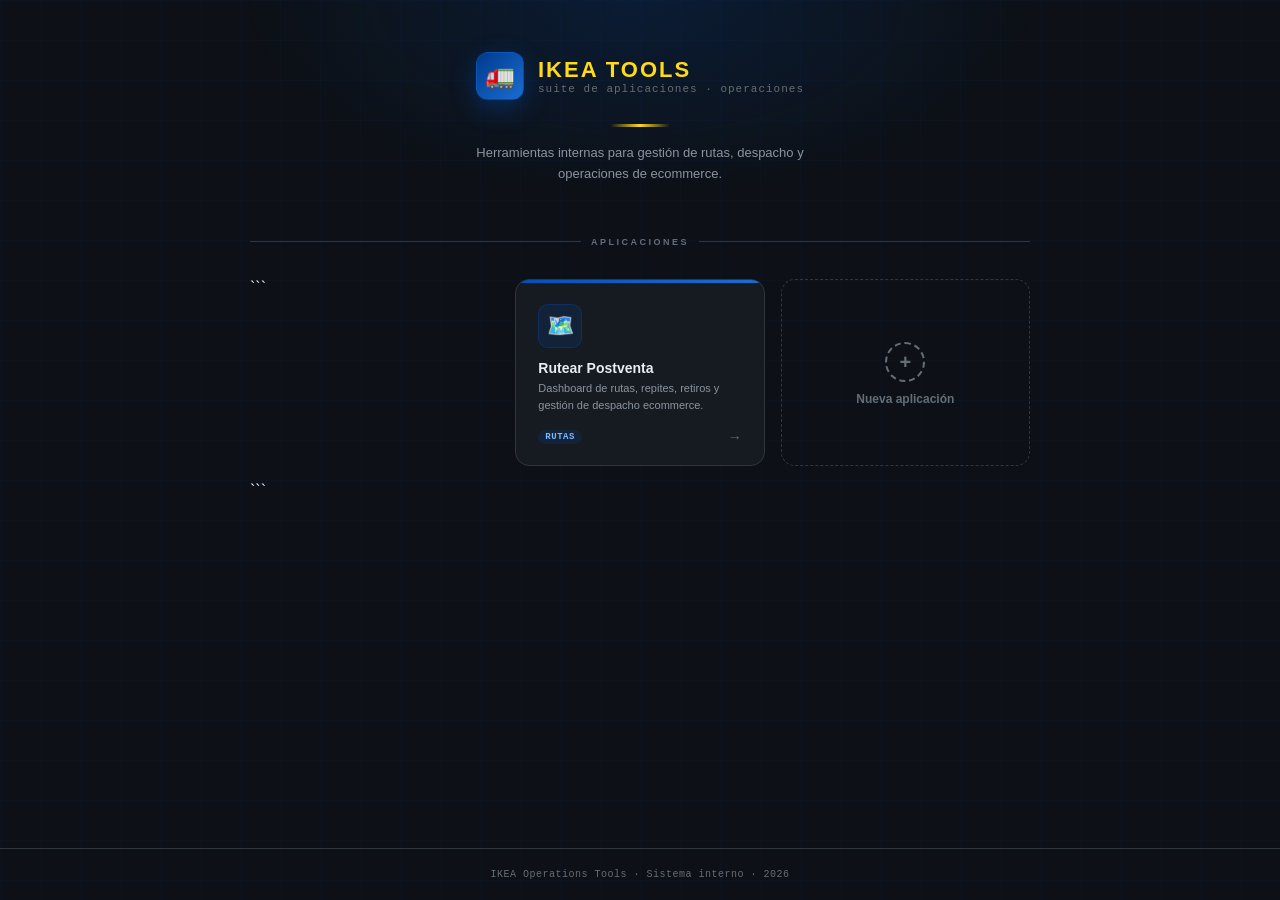
==== index.html @ b6de1095 "Add files via upload" ====
<!DOCTYPE html>

<html lang="es">
<head>
<meta charset="UTF-8">
<meta name="viewport" content="width=device-width, initial-scale=1.0">
<title>IKEA Tools</title>

<style>
:root {
  --blue: #0051BA;
  --blue-dark: #003A8C;
  --blue-mid: #1a6dd4;
  --yellow: #FFDA1A;
  --yellow-dark: #e6c400;
  --bg: #0d1117;
  --surface: #161b22;
  --surface2: #1c2128;
  --border: #30363d;
  --text: #e6edf3;
  --text-muted: #8b949e;
  --text-dim: #656d76;
  --green: #3fb950;
}

* { box-sizing: border-box; margin: 0; padding: 0; }

body {
  font-family: -apple-system,BlinkMacSystemFont,'Segoe UI',Helvetica,Arial,sans-serif;
  background: #0d1117;
  color: #e6edf3;
  min-height: 100vh;
  display: flex;
  flex-direction: column;
  overflow-x: hidden;
}

/* Grid background */
body::before {
  content: '';
  position: fixed;
  inset: 0;
  background-image:
    linear-gradient(rgba(0,81,186,.04) 1px, transparent 1px),
    linear-gradient(90deg, rgba(0,81,186,.04) 1px, transparent 1px);
  background-size: 40px 40px;
  pointer-events: none;
  z-index: 0;
}

/* Glow */
body::after {
  content: '';
  position: fixed;
  top: -200px;
  left: 50%;
  transform: translateX(-50%);
  width: 800px;
  height: 400px;
  background: radial-gradient(ellipse, rgba(0,81,186,.18) 0%, transparent 70%);
  pointer-events: none;
  z-index: 0;
}

/* HEADER */
.header {
  position: relative;
  z-index: 1;
  padding: 52px 48px 0;
  display: flex;
  flex-direction: column;
  align-items: center;
  text-align: center;
  gap: 16px;
}

.logo-row {
  display: flex;
  align-items: center;
  gap: 14px;
}

.logo-icon {
  width: 48px;
  height: 48px;
  background: linear-gradient(135deg, #003A8C, #1a6dd4);
  border-radius: 12px;
  display: flex;
  align-items: center;
  justify-content: center;
  font-size: 24px;
  box-shadow: 0 8px 24px rgba(0,81,186,.4);
  border: 1px solid rgba(0,81,186,.5);
}

.logo-text {
  display: flex;
  flex-direction: column;
  align-items: flex-start;
}

.logo-title {
  font-size: 22px;
  font-weight: 700;
  letter-spacing: 2px;
  color: #FFDA1A;
  text-transform: uppercase;
}

.logo-sub {
  font-size: 11px;
  color: #656d76;
  letter-spacing: 1px;
  font-family: 'SFMono-Regular',Consolas,'Liberation Mono',Menlo,monospace;
}

.header-divider {
  width: 60px;
  height: 3px;
  background: linear-gradient(90deg, transparent, #FFDA1A, transparent);
  border-radius: 2px;
  margin: 8px 0 0;
}

.header-desc {
  font-size: 13px;
  color: #8b949e;
  max-width: 400px;
  line-height: 1.6;
}

/* APPS GRID */
.apps-section {
  position: relative;
  z-index: 1;
  flex: 1;
  padding: 52px 48px 60px;
  display: flex;
  flex-direction: column;
  align-items: center;
  gap: 32px;
}

.section-label {
  font-size: 9px;
  font-weight: 700;
  letter-spacing: 2.5px;
  color: #656d76;
  text-transform: uppercase;
  display: flex;
  align-items: center;
  gap: 10px;
  width: 100%;
  max-width: 780px;
}

.section-label::before,
.section-label::after {
  content: '';
  flex: 1;
  height: 1px;
  background: #30363d;
}

.apps-grid {
  display: grid;
  grid-template-columns: repeat(auto-fill, minmax(220px, 1fr));
  gap: 16px;
  width: 100%;
  max-width: 780px;
}

/* APP CARD */
.app-card {
  position: relative;
  background: #161b22;
  border: 1px solid #30363d;
  border-radius: 14px;
  padding: 24px 22px 20px;
  text-decoration: none;
  color: #e6edf3;
  display: flex;
  flex-direction: column;
  gap: 12px;
  cursor: pointer;
  transition: all .2s cubic-bezier(.4,0,.2,1);
  overflow: hidden;
  group: true;
}

.app-card::before {
  content: '';
  position: absolute;
  inset: 0;
  background: linear-gradient(135deg, rgba(0,81,186,.06), transparent 60%);
  opacity: 0;
  transition: opacity .2s;
}

.app-card:hover {
  border-color: rgba(0,81,186,.6);
  transform: translateY(-3px);
  box-shadow: 0 12px 32px rgba(0,0,0,.4), 0 0 0 1px rgba(0,81,186,.2);
}

.app-card:hover::before { opacity: 1; }

.app-card:active { transform: translateY(-1px); }

/* accent line top */
.app-card .accent {
  position: absolute;
  top: 0; left: 0; right: 0;
  height: 3px;
  border-radius: 14px 14px 0 0;
}

.app-icon {
  width: 44px;
  height: 44px;
  border-radius: 10px;
  display: flex;
  align-items: center;
  justify-content: center;
  font-size: 22px;
  flex-shrink: 0;
}

.app-info { display: flex; flex-direction: column; gap: 4px; }

.app-name {
  font-size: 14px;
  font-weight: 700;
  color: #e6edf3;
  line-height: 1.2;
}

.app-desc {
  font-size: 11px;
  color: #8b949e;
  line-height: 1.5;
}

.app-footer {
  display: flex;
  align-items: center;
  justify-content: space-between;
  margin-top: auto;
  padding-top: 4px;
}

.app-tag {
  font-size: 9px;
  font-weight: 700;
  letter-spacing: .5px;
  text-transform: uppercase;
  padding: 2px 7px;
  border-radius: 20px;
  font-family: 'SFMono-Regular',Consolas,'Liberation Mono',Menlo,monospace;
}

.app-arrow {
  font-size: 14px;
  color: #656d76;
  transition: all .2s;
}

.app-card:hover .app-arrow {
  color: #FFDA1A;
  transform: translateX(3px);
}

/* ADD CARD */
.add-card {
  background: transparent;
  border: 1px dashed #30363d;
  border-radius: 14px;
  padding: 24px 22px 20px;
  display: flex;
  flex-direction: column;
  align-items: center;
  justify-content: center;
  gap: 10px;
  cursor: pointer;
  transition: all .2s;
  min-height: 160px;
  color: #656d76;
  font-size: 12px;
  font-weight: 600;
  text-align: center;
}

.add-card:hover {
  border-color: #0051BA;
  color: #0051BA;
  background: rgba(0,81,186,.04);
}

.add-icon {
  width: 40px;
  height: 40px;
  border-radius: 50%;
  border: 2px dashed currentColor;
  display: flex;
  align-items: center;
  justify-content: center;
  font-size: 20px;
  transition: transform .2s;
}

.add-card:hover .add-icon { transform: scale(1.1) rotate(90deg); }

/* FOOTER */
.footer {
  position: relative;
  z-index: 1;
  text-align: center;
  padding: 20px;
  font-size: 10px;
  color: #656d76;
  font-family: 'SFMono-Regular',Consolas,'Liberation Mono',Menlo,monospace;
  letter-spacing: .5px;
  border-top: 1px solid #30363d;
}

/* Entrance animation */
@keyframes fadeUp {
  from { opacity: 0; transform: translateY(16px); }
  to   { opacity: 1; transform: translateY(0); }
}

.header         { animation: fadeUp .5s ease both; }
.section-label  { animation: fadeUp .5s .15s ease both; }
.app-card:nth-child(1) { animation: fadeUp .45s .2s ease both; }
.app-card:nth-child(2) { animation: fadeUp .45s .28s ease both; }
.app-card:nth-child(3) { animation: fadeUp .45s .36s ease both; }
.app-card:nth-child(4) { animation: fadeUp .45s .44s ease both; }
.add-card               { animation: fadeUp .45s .5s ease both; }
</style>

</head>
<body>

<div class="header">
  <div class="logo-row">
    <div class="logo-icon">🚛</div>
    <div class="logo-text">
      <div class="logo-title">IKEA Tools</div>
      <div class="logo-sub">suite de aplicaciones · operaciones</div>
    </div>
  </div>
  <div class="header-divider"></div>
  <div class="header-desc">Herramientas internas para gestión de rutas, despacho y operaciones de ecommerce.</div>
</div>

<div class="apps-section">
  <div class="section-label">Aplicaciones</div>

  <div class="apps-grid">

```
<!-- App 1: Rutear Postventa -->
<a class="app-card" href="ruteador-ikea-v9.html">
  <div class="accent" style="background:linear-gradient(90deg,#0051BA,#1a6dd4)"></div>
  <div class="app-icon" style="background:rgba(0,81,186,.15);border:1px solid rgba(0,81,186,.3)">🗺️</div>
  <div class="app-info">
    <div class="app-name">Rutear Postventa</div>
    <div class="app-desc">Dashboard de rutas, repites, retiros y gestión de despacho ecommerce.</div>
  </div>
  <div class="app-footer">
    <span class="app-tag" style="background:rgba(0,81,186,.15);color:#7bb8ff">Rutas</span>
    <span class="app-arrow">→</span>
  </div>
</a>

<!-- Placeholder: más apps aquí -->
<div class="add-card" onclick="alert('Próximamente — agrega tu siguiente app aquí')">
  <div class="add-icon">+</div>
  <span>Nueva aplicación</span>
</div>
```

  </div>
</div>

<div class="footer">
  IKEA Operations Tools · Sistema interno · <span id="yr"></span>
</div>

<script>
  document.getElementById('yr').textContent = new Date().getFullYear();
</script>

</body>
</html>
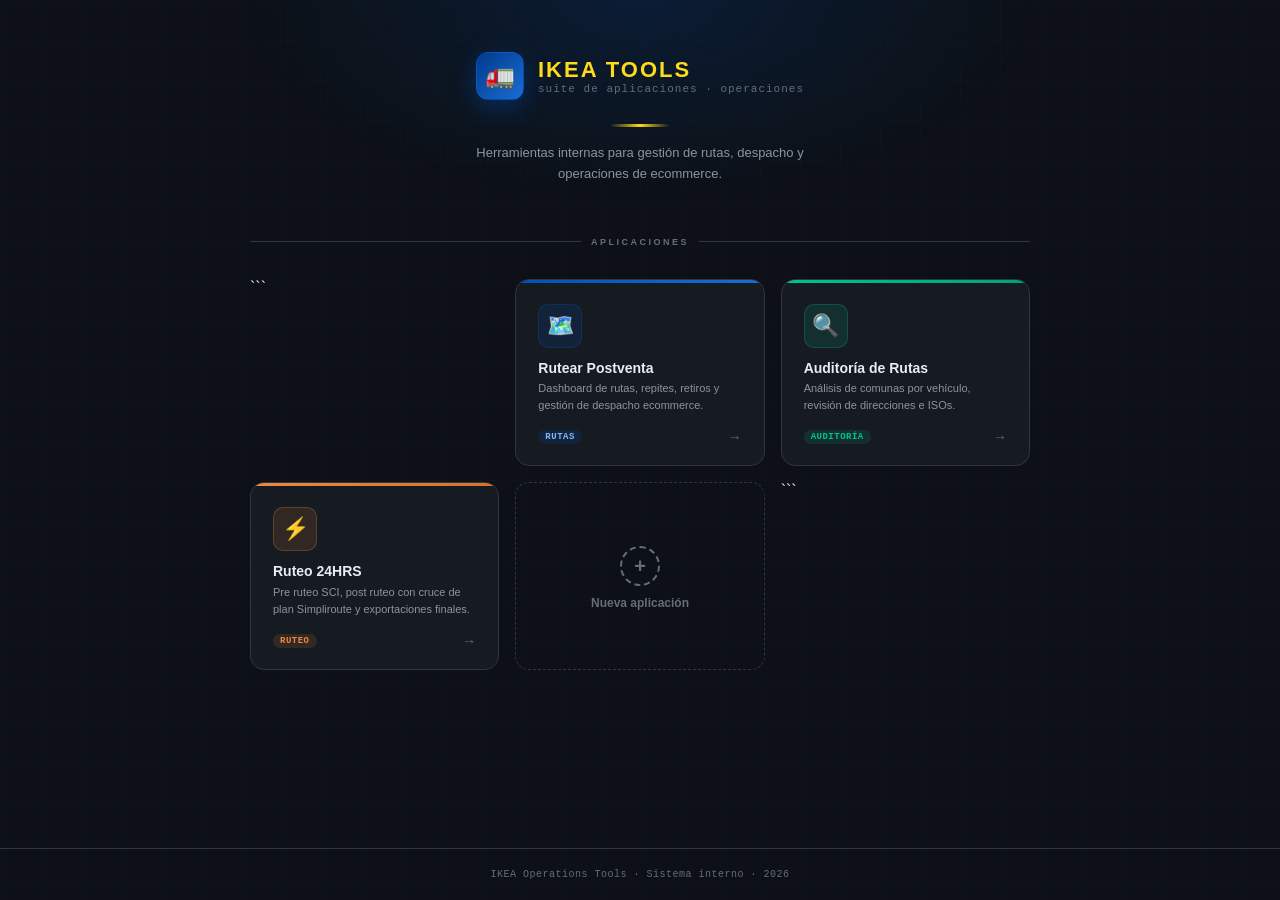
==== commit d873c85a: "Add files via upload" ====
--- a/index.html
+++ b/index.html
@@ -373,7 +373,35 @@
   </div>
 </a>
 
-<!-- Placeholder: más apps aquí -->
+<!-- App 2: Auditoría de Rutas -->
+<a class="app-card" href="auditoria-rutas.html">
+  <div class="accent" style="background:linear-gradient(90deg,#00c48c,#00a374)"></div>
+  <div class="app-icon" style="background:rgba(0,196,140,.12);border:1px solid rgba(0,196,140,.25)">🔍</div>
+  <div class="app-info">
+    <div class="app-name">Auditoría de Rutas</div>
+    <div class="app-desc">Análisis de comunas por vehículo, revisión de direcciones e ISOs.</div>
+  </div>
+  <div class="app-footer">
+    <span class="app-tag" style="background:rgba(0,196,140,.12);color:#00c48c">Auditoría</span>
+    <span class="app-arrow">→</span>
+  </div>
+</a>
+
+<!-- App 3: Ruteo 24HRS -->
+<a class="app-card" href="ruteo-24hrs.html">
+  <div class="accent" style="background:linear-gradient(90deg,#f0883e,#d4722e)"></div>
+  <div class="app-icon" style="background:rgba(240,136,62,.12);border:1px solid rgba(240,136,62,.25)">⚡</div>
+  <div class="app-info">
+    <div class="app-name">Ruteo 24HRS</div>
+    <div class="app-desc">Pre ruteo SCI, post ruteo con cruce de plan Simpliroute y exportaciones finales.</div>
+  </div>
+  <div class="app-footer">
+    <span class="app-tag" style="background:rgba(240,136,62,.12);color:#f0883e">Ruteo</span>
+    <span class="app-arrow">→</span>
+  </div>
+</a>
+
+<!-- Placeholder -->
 <div class="add-card" onclick="alert('Próximamente — agrega tu siguiente app aquí')">
   <div class="add-icon">+</div>
   <span>Nueva aplicación</span>
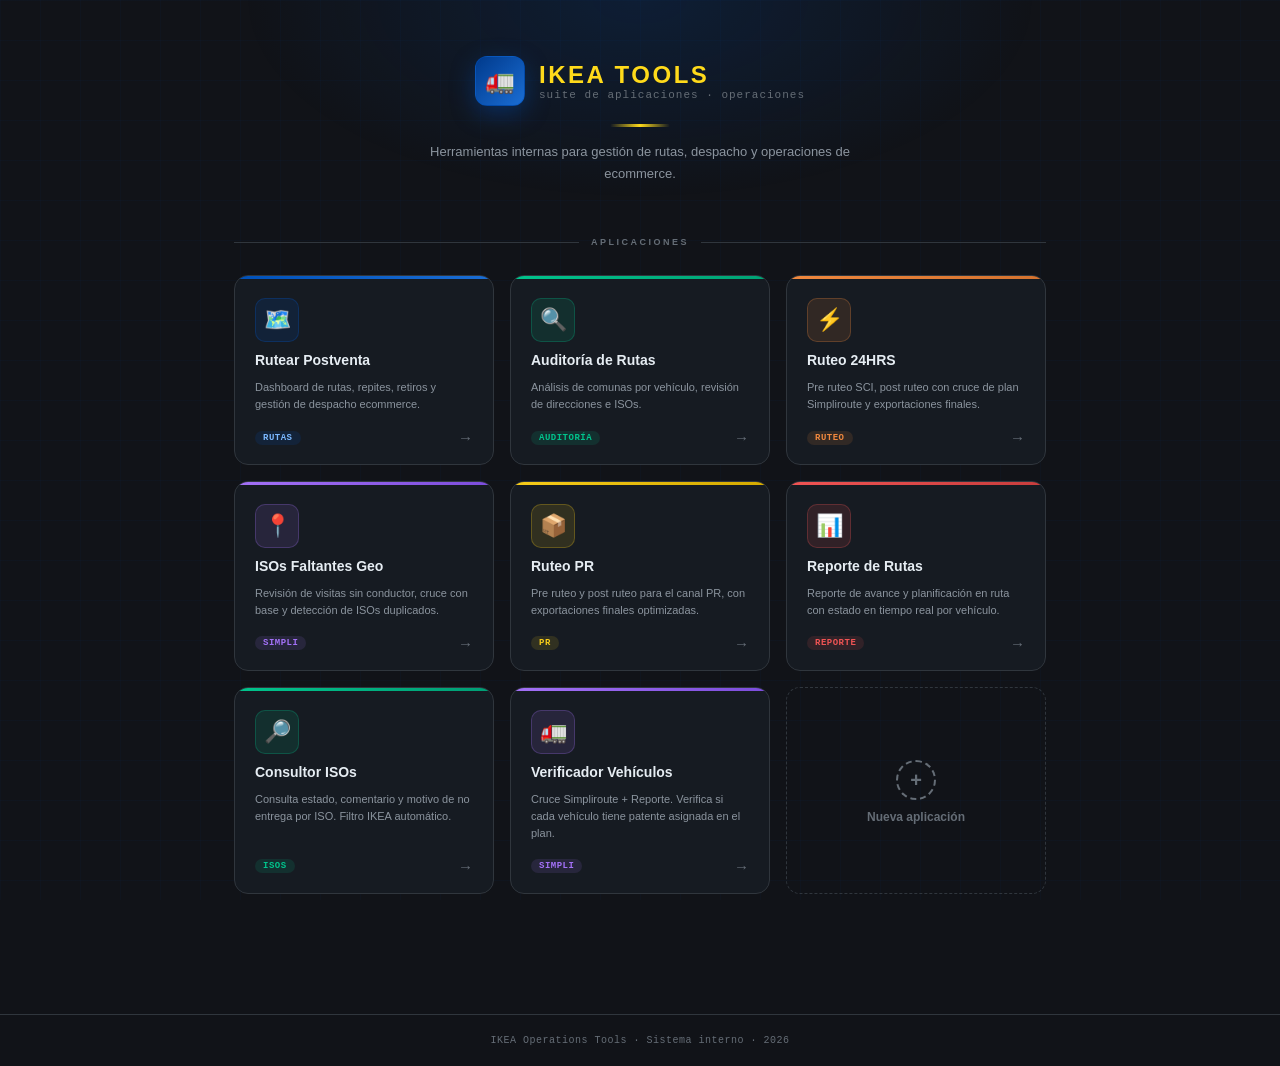
==== commit 756c6b76: "Add files via upload" ====
--- a/index.html
+++ b/index.html
@@ -1,423 +1,484 @@
-<!DOCTYPE html>
-
-<html lang="es">
-<head>
-<meta charset="UTF-8">
-<meta name="viewport" content="width=device-width, initial-scale=1.0">
-<title>IKEA Tools</title>
-
-<style>
-:root {
-  --blue: #0051BA;
-  --blue-dark: #003A8C;
-  --blue-mid: #1a6dd4;
-  --yellow: #FFDA1A;
-  --yellow-dark: #e6c400;
-  --bg: #0d1117;
-  --surface: #161b22;
-  --surface2: #1c2128;
-  --border: #30363d;
-  --text: #e6edf3;
-  --text-muted: #8b949e;
-  --text-dim: #656d76;
-  --green: #3fb950;
-}
-
-* { box-sizing: border-box; margin: 0; padding: 0; }
-
-body {
-  font-family: -apple-system,BlinkMacSystemFont,'Segoe UI',Helvetica,Arial,sans-serif;
-  background: #0d1117;
-  color: #e6edf3;
-  min-height: 100vh;
-  display: flex;
-  flex-direction: column;
-  overflow-x: hidden;
-}
-
-/* Grid background */
-body::before {
-  content: '';
-  position: fixed;
-  inset: 0;
-  background-image:
-    linear-gradient(rgba(0,81,186,.04) 1px, transparent 1px),
-    linear-gradient(90deg, rgba(0,81,186,.04) 1px, transparent 1px);
-  background-size: 40px 40px;
-  pointer-events: none;
-  z-index: 0;
-}
-
-/* Glow */
-body::after {
-  content: '';
-  position: fixed;
-  top: -200px;
-  left: 50%;
-  transform: translateX(-50%);
-  width: 800px;
-  height: 400px;
-  background: radial-gradient(ellipse, rgba(0,81,186,.18) 0%, transparent 70%);
-  pointer-events: none;
-  z-index: 0;
-}
-
-/* HEADER */
-.header {
-  position: relative;
-  z-index: 1;
-  padding: 52px 48px 0;
-  display: flex;
-  flex-direction: column;
-  align-items: center;
-  text-align: center;
-  gap: 16px;
-}
-
-.logo-row {
-  display: flex;
-  align-items: center;
-  gap: 14px;
-}
-
-.logo-icon {
-  width: 48px;
-  height: 48px;
-  background: linear-gradient(135deg, #003A8C, #1a6dd4);
-  border-radius: 12px;
-  display: flex;
-  align-items: center;
-  justify-content: center;
-  font-size: 24px;
-  box-shadow: 0 8px 24px rgba(0,81,186,.4);
-  border: 1px solid rgba(0,81,186,.5);
-}
-
-.logo-text {
-  display: flex;
-  flex-direction: column;
-  align-items: flex-start;
-}
-
-.logo-title {
-  font-size: 22px;
-  font-weight: 700;
-  letter-spacing: 2px;
-  color: #FFDA1A;
-  text-transform: uppercase;
-}
-
-.logo-sub {
-  font-size: 11px;
-  color: #656d76;
-  letter-spacing: 1px;
-  font-family: 'SFMono-Regular',Consolas,'Liberation Mono',Menlo,monospace;
-}
-
-.header-divider {
-  width: 60px;
-  height: 3px;
-  background: linear-gradient(90deg, transparent, #FFDA1A, transparent);
-  border-radius: 2px;
-  margin: 8px 0 0;
-}
-
-.header-desc {
-  font-size: 13px;
-  color: #8b949e;
-  max-width: 400px;
-  line-height: 1.6;
-}
-
-/* APPS GRID */
-.apps-section {
-  position: relative;
-  z-index: 1;
-  flex: 1;
-  padding: 52px 48px 60px;
-  display: flex;
-  flex-direction: column;
-  align-items: center;
-  gap: 32px;
-}
-
-.section-label {
-  font-size: 9px;
-  font-weight: 700;
-  letter-spacing: 2.5px;
-  color: #656d76;
-  text-transform: uppercase;
-  display: flex;
-  align-items: center;
-  gap: 10px;
-  width: 100%;
-  max-width: 780px;
-}
-
-.section-label::before,
-.section-label::after {
-  content: '';
-  flex: 1;
-  height: 1px;
-  background: #30363d;
-}
-
-.apps-grid {
-  display: grid;
-  grid-template-columns: repeat(auto-fill, minmax(220px, 1fr));
-  gap: 16px;
-  width: 100%;
-  max-width: 780px;
-}
-
-/* APP CARD */
-.app-card {
-  position: relative;
-  background: #161b22;
-  border: 1px solid #30363d;
-  border-radius: 14px;
-  padding: 24px 22px 20px;
-  text-decoration: none;
-  color: #e6edf3;
-  display: flex;
-  flex-direction: column;
-  gap: 12px;
-  cursor: pointer;
-  transition: all .2s cubic-bezier(.4,0,.2,1);
-  overflow: hidden;
-  group: true;
-}
-
-.app-card::before {
-  content: '';
-  position: absolute;
-  inset: 0;
-  background: linear-gradient(135deg, rgba(0,81,186,.06), transparent 60%);
-  opacity: 0;
-  transition: opacity .2s;
-}
-
-.app-card:hover {
-  border-color: rgba(0,81,186,.6);
-  transform: translateY(-3px);
-  box-shadow: 0 12px 32px rgba(0,0,0,.4), 0 0 0 1px rgba(0,81,186,.2);
-}
-
-.app-card:hover::before { opacity: 1; }
-
-.app-card:active { transform: translateY(-1px); }
-
-/* accent line top */
-.app-card .accent {
-  position: absolute;
-  top: 0; left: 0; right: 0;
-  height: 3px;
-  border-radius: 14px 14px 0 0;
-}
-
-.app-icon {
-  width: 44px;
-  height: 44px;
-  border-radius: 10px;
-  display: flex;
-  align-items: center;
-  justify-content: center;
-  font-size: 22px;
-  flex-shrink: 0;
-}
-
-.app-info { display: flex; flex-direction: column; gap: 4px; }
-
-.app-name {
-  font-size: 14px;
-  font-weight: 700;
-  color: #e6edf3;
-  line-height: 1.2;
-}
-
-.app-desc {
-  font-size: 11px;
-  color: #8b949e;
-  line-height: 1.5;
-}
-
-.app-footer {
-  display: flex;
-  align-items: center;
-  justify-content: space-between;
-  margin-top: auto;
-  padding-top: 4px;
-}
-
-.app-tag {
-  font-size: 9px;
-  font-weight: 700;
-  letter-spacing: .5px;
-  text-transform: uppercase;
-  padding: 2px 7px;
-  border-radius: 20px;
-  font-family: 'SFMono-Regular',Consolas,'Liberation Mono',Menlo,monospace;
-}
-
-.app-arrow {
-  font-size: 14px;
-  color: #656d76;
-  transition: all .2s;
-}
-
-.app-card:hover .app-arrow {
-  color: #FFDA1A;
-  transform: translateX(3px);
-}
-
-/* ADD CARD */
-.add-card {
-  background: transparent;
-  border: 1px dashed #30363d;
-  border-radius: 14px;
-  padding: 24px 22px 20px;
-  display: flex;
-  flex-direction: column;
-  align-items: center;
-  justify-content: center;
-  gap: 10px;
-  cursor: pointer;
-  transition: all .2s;
-  min-height: 160px;
-  color: #656d76;
-  font-size: 12px;
-  font-weight: 600;
-  text-align: center;
-}
-
-.add-card:hover {
-  border-color: #0051BA;
-  color: #0051BA;
-  background: rgba(0,81,186,.04);
-}
-
-.add-icon {
-  width: 40px;
-  height: 40px;
-  border-radius: 50%;
-  border: 2px dashed currentColor;
-  display: flex;
-  align-items: center;
-  justify-content: center;
-  font-size: 20px;
-  transition: transform .2s;
-}
-
-.add-card:hover .add-icon { transform: scale(1.1) rotate(90deg); }
-
-/* FOOTER */
-.footer {
-  position: relative;
-  z-index: 1;
-  text-align: center;
-  padding: 20px;
-  font-size: 10px;
-  color: #656d76;
-  font-family: 'SFMono-Regular',Consolas,'Liberation Mono',Menlo,monospace;
-  letter-spacing: .5px;
-  border-top: 1px solid #30363d;
-}
-
-/* Entrance animation */
-@keyframes fadeUp {
-  from { opacity: 0; transform: translateY(16px); }
-  to   { opacity: 1; transform: translateY(0); }
-}
-
-.header         { animation: fadeUp .5s ease both; }
-.section-label  { animation: fadeUp .5s .15s ease both; }
-.app-card:nth-child(1) { animation: fadeUp .45s .2s ease both; }
-.app-card:nth-child(2) { animation: fadeUp .45s .28s ease both; }
-.app-card:nth-child(3) { animation: fadeUp .45s .36s ease both; }
-.app-card:nth-child(4) { animation: fadeUp .45s .44s ease both; }
-.add-card               { animation: fadeUp .45s .5s ease both; }
-</style>
-
-</head>
-<body>
-
-<div class="header">
-  <div class="logo-row">
-    <div class="logo-icon">🚛</div>
-    <div class="logo-text">
-      <div class="logo-title">IKEA Tools</div>
-      <div class="logo-sub">suite de aplicaciones · operaciones</div>
-    </div>
-  </div>
-  <div class="header-divider"></div>
-  <div class="header-desc">Herramientas internas para gestión de rutas, despacho y operaciones de ecommerce.</div>
-</div>
-
-<div class="apps-section">
-  <div class="section-label">Aplicaciones</div>
-
-  <div class="apps-grid">
-
-```
-<!-- App 1: Rutear Postventa -->
-<a class="app-card" href="ruteador-ikea-v9.html">
-  <div class="accent" style="background:linear-gradient(90deg,#0051BA,#1a6dd4)"></div>
-  <div class="app-icon" style="background:rgba(0,81,186,.15);border:1px solid rgba(0,81,186,.3)">🗺️</div>
-  <div class="app-info">
-    <div class="app-name">Rutear Postventa</div>
-    <div class="app-desc">Dashboard de rutas, repites, retiros y gestión de despacho ecommerce.</div>
-  </div>
-  <div class="app-footer">
-    <span class="app-tag" style="background:rgba(0,81,186,.15);color:#7bb8ff">Rutas</span>
-    <span class="app-arrow">→</span>
-  </div>
-</a>
-
-<!-- App 2: Auditoría de Rutas -->
-<a class="app-card" href="auditoria-rutas.html">
-  <div class="accent" style="background:linear-gradient(90deg,#00c48c,#00a374)"></div>
-  <div class="app-icon" style="background:rgba(0,196,140,.12);border:1px solid rgba(0,196,140,.25)">🔍</div>
-  <div class="app-info">
-    <div class="app-name">Auditoría de Rutas</div>
-    <div class="app-desc">Análisis de comunas por vehículo, revisión de direcciones e ISOs.</div>
-  </div>
-  <div class="app-footer">
-    <span class="app-tag" style="background:rgba(0,196,140,.12);color:#00c48c">Auditoría</span>
-    <span class="app-arrow">→</span>
-  </div>
-</a>
-
-<!-- App 3: Ruteo 24HRS -->
-<a class="app-card" href="ruteo-24hrs.html">
-  <div class="accent" style="background:linear-gradient(90deg,#f0883e,#d4722e)"></div>
-  <div class="app-icon" style="background:rgba(240,136,62,.12);border:1px solid rgba(240,136,62,.25)">⚡</div>
-  <div class="app-info">
-    <div class="app-name">Ruteo 24HRS</div>
-    <div class="app-desc">Pre ruteo SCI, post ruteo con cruce de plan Simpliroute y exportaciones finales.</div>
-  </div>
-  <div class="app-footer">
-    <span class="app-tag" style="background:rgba(240,136,62,.12);color:#f0883e">Ruteo</span>
-    <span class="app-arrow">→</span>
-  </div>
-</a>
-
-<!-- Placeholder -->
-<div class="add-card" onclick="alert('Próximamente — agrega tu siguiente app aquí')">
-  <div class="add-icon">+</div>
-  <span>Nueva aplicación</span>
-</div>
-```
-
-  </div>
-</div>
-
-<div class="footer">
-  IKEA Operations Tools · Sistema interno · <span id="yr"></span>
-</div>
-
-<script>
-  document.getElementById('yr').textContent = new Date().getFullYear();
-</script>
-
-</body>
-</html>
+<!DOCTYPE html>
+<html lang="es">
+<head>
+<meta charset="UTF-8">
+<meta name="viewport" content="width=device-width, initial-scale=1.0">
+<title>IKEA Tools</title>
+<style>
+* {
+  box-sizing: border-box;
+  margin: 0;
+  padding: 0;
+}
+
+body {
+  font-family: -apple-system, BlinkMacSystemFont, 'Segoe UI', Helvetica, Arial, sans-serif;
+  background-color: #111318;
+  color: #e6edf3;
+  min-height: 100vh;
+}
+
+.grid-bg {
+  position: fixed;
+  top: 0; left: 0; right: 0; bottom: 0;
+  background-image:
+    linear-gradient(rgba(0,81,186,0.04) 1px, transparent 1px),
+    linear-gradient(90deg, rgba(0,81,186,0.04) 1px, transparent 1px);
+  background-size: 40px 40px;
+  pointer-events: none;
+  z-index: 0;
+}
+
+.glow {
+  position: fixed;
+  top: -200px;
+  left: 50%;
+  transform: translateX(-50%);
+  width: 800px;
+  height: 400px;
+  background: radial-gradient(ellipse at center, rgba(0,81,186,0.18) 0%, transparent 70%);
+  pointer-events: none;
+  z-index: 0;
+}
+
+.page {
+  position: relative;
+  z-index: 1;
+  max-width: 860px;
+  margin: 0 auto;
+  padding: 0 24px 60px;
+}
+
+/* ── HEADER ── */
+.header {
+  padding: 56px 0 0;
+  display: flex;
+  flex-direction: column;
+  align-items: center;
+  text-align: center;
+  gap: 14px;
+  animation: fadeUp 0.5s ease both;
+}
+
+.logo-row {
+  display: flex;
+  align-items: center;
+  gap: 14px;
+}
+
+.logo-icon {
+  width: 50px;
+  height: 50px;
+  background: linear-gradient(135deg, #003A8C, #1a6dd4);
+  border-radius: 12px;
+  display: flex;
+  align-items: center;
+  justify-content: center;
+  font-size: 24px;
+  box-shadow: 0 8px 24px rgba(0,81,186,0.4);
+  border: 1px solid rgba(0,81,186,0.5);
+  flex-shrink: 0;
+}
+
+.logo-text {
+  display: flex;
+  flex-direction: column;
+  align-items: flex-start;
+}
+
+.logo-title {
+  font-size: 24px;
+  font-weight: 800;
+  letter-spacing: 2.5px;
+  color: #FFDA1A;
+  text-transform: uppercase;
+}
+
+.logo-sub {
+  font-size: 11px;
+  color: #656d76;
+  letter-spacing: 1px;
+  font-family: 'Courier New', Courier, monospace;
+}
+
+.header-divider {
+  width: 60px;
+  height: 3px;
+  background: linear-gradient(90deg, transparent, #FFDA1A, transparent);
+  border-radius: 2px;
+  margin-top: 4px;
+}
+
+.header-desc {
+  font-size: 13px;
+  color: #8b949e;
+  max-width: 420px;
+  line-height: 1.7;
+}
+
+/* ── SECTION LABEL ── */
+.apps-section {
+  padding-top: 52px;
+  display: flex;
+  flex-direction: column;
+  align-items: center;
+  gap: 28px;
+  animation: fadeUp 0.5s 0.1s ease both;
+  opacity: 0;
+  animation-fill-mode: forwards;
+}
+
+.section-label {
+  font-size: 9px;
+  font-weight: 700;
+  letter-spacing: 2.5px;
+  color: #656d76;
+  text-transform: uppercase;
+  display: flex;
+  align-items: center;
+  gap: 12px;
+  width: 100%;
+}
+
+.section-label-line {
+  flex: 1;
+  height: 1px;
+  background-color: #30363d;
+}
+
+/* ── GRID ── */
+.apps-grid {
+  display: grid;
+  grid-template-columns: repeat(3, 1fr);
+  gap: 16px;
+  width: 100%;
+}
+
+@media (max-width: 680px) {
+  .apps-grid {
+    grid-template-columns: repeat(2, 1fr);
+  }
+}
+
+@media (max-width: 440px) {
+  .apps-grid {
+    grid-template-columns: 1fr;
+  }
+}
+
+/* ── APP CARD ── */
+.app-card {
+  position: relative;
+  background-color: #161b22;
+  border: 1px solid #30363d;
+  border-radius: 14px;
+  padding: 22px 20px 18px;
+  text-decoration: none;
+  color: #e6edf3;
+  display: flex;
+  flex-direction: column;
+  gap: 10px;
+  cursor: pointer;
+  transition: transform 0.18s ease, box-shadow 0.18s ease, border-color 0.18s ease;
+  overflow: hidden;
+}
+
+.app-card:hover {
+  transform: translateY(-3px);
+  border-color: rgba(0,81,186,0.6);
+  box-shadow: 0 12px 32px rgba(0,0,0,0.4), 0 0 0 1px rgba(0,81,186,0.2);
+}
+
+.app-card:active {
+  transform: translateY(-1px);
+}
+
+.card-accent {
+  position: absolute;
+  top: 0; left: 0; right: 0;
+  height: 3px;
+  border-radius: 14px 14px 0 0;
+}
+
+.app-icon {
+  width: 44px;
+  height: 44px;
+  border-radius: 10px;
+  display: flex;
+  align-items: center;
+  justify-content: center;
+  font-size: 22px;
+  flex-shrink: 0;
+}
+
+.app-name {
+  font-size: 14px;
+  font-weight: 700;
+  color: #e6edf3;
+  line-height: 1.2;
+}
+
+.app-desc {
+  font-size: 11px;
+  color: #8b949e;
+  line-height: 1.55;
+  flex: 1;
+}
+
+.app-footer {
+  display: flex;
+  align-items: center;
+  justify-content: space-between;
+  padding-top: 6px;
+  margin-top: auto;
+}
+
+.app-tag {
+  font-size: 9px;
+  font-weight: 700;
+  letter-spacing: 0.5px;
+  text-transform: uppercase;
+  padding: 2px 8px;
+  border-radius: 20px;
+  font-family: 'Courier New', Courier, monospace;
+}
+
+.app-arrow {
+  font-size: 15px;
+  color: #656d76;
+  transition: color 0.18s ease, transform 0.18s ease;
+}
+
+.app-card:hover .app-arrow {
+  color: #FFDA1A;
+  transform: translateX(3px);
+}
+
+/* ── ADD CARD ── */
+.add-card {
+  background-color: transparent;
+  border: 1px dashed #30363d;
+  border-radius: 14px;
+  padding: 22px 20px 18px;
+  display: flex;
+  flex-direction: column;
+  align-items: center;
+  justify-content: center;
+  gap: 10px;
+  cursor: pointer;
+  transition: border-color 0.18s ease, background-color 0.18s ease, color 0.18s ease;
+  min-height: 160px;
+  color: #656d76;
+  font-size: 12px;
+  font-weight: 600;
+  text-align: center;
+}
+
+.add-card:hover {
+  border-color: #0051BA;
+  color: #0051BA;
+  background-color: rgba(0,81,186,0.04);
+}
+
+.add-icon {
+  width: 40px;
+  height: 40px;
+  border-radius: 50%;
+  border: 2px dashed currentColor;
+  display: flex;
+  align-items: center;
+  justify-content: center;
+  font-size: 20px;
+  transition: transform 0.2s ease;
+}
+
+.add-card:hover .add-icon {
+  transform: scale(1.1) rotate(90deg);
+}
+
+/* ── CARD STAGGER ANIMATIONS ── */
+.card-1 { animation: fadeUp 0.4s 0.18s ease both; opacity: 0; animation-fill-mode: forwards; }
+.card-2 { animation: fadeUp 0.4s 0.26s ease both; opacity: 0; animation-fill-mode: forwards; }
+.card-3 { animation: fadeUp 0.4s 0.34s ease both; opacity: 0; animation-fill-mode: forwards; }
+.card-4 { animation: fadeUp 0.4s 0.42s ease both; opacity: 0; animation-fill-mode: forwards; }
+.card-5 { animation: fadeUp 0.4s 0.50s ease both; opacity: 0; animation-fill-mode: forwards; }
+.card-6 { animation: fadeUp 0.4s 0.58s ease both; opacity: 0; animation-fill-mode: forwards; }
+.card-7 { animation: fadeUp 0.4s 0.66s ease both; opacity: 0; animation-fill-mode: forwards; }
+.card-8 { animation: fadeUp 0.4s 0.74s ease both; opacity: 0; animation-fill-mode: forwards; }
+.card-9 { animation: fadeUp 0.4s 0.82s ease both; opacity: 0; animation-fill-mode: forwards; }
+
+/* ── FOOTER ── */
+.footer {
+  position: relative;
+  z-index: 1;
+  text-align: center;
+  padding: 20px;
+  font-size: 10px;
+  color: #656d76;
+  font-family: 'Courier New', Courier, monospace;
+  letter-spacing: 0.5px;
+  border-top: 1px solid #30363d;
+  margin-top: 60px;
+}
+
+/* ── ANIMATION ── */
+@keyframes fadeUp {
+  from {
+    opacity: 0;
+    transform: translateY(16px);
+  }
+  to {
+    opacity: 1;
+    transform: translateY(0);
+  }
+}
+</style>
+</head>
+<body>
+
+<div class="grid-bg"></div>
+<div class="glow"></div>
+
+<div class="page">
+
+  <!-- HEADER -->
+  <div class="header">
+    <div class="logo-row">
+      <div class="logo-icon">🚛</div>
+      <div class="logo-text">
+        <div class="logo-title">IKEA Tools</div>
+        <div class="logo-sub">suite de aplicaciones · operaciones</div>
+      </div>
+    </div>
+    <div class="header-divider"></div>
+    <div class="header-desc">Herramientas internas para gestión de rutas, despacho y operaciones de ecommerce.</div>
+  </div>
+
+  <!-- APPS -->
+  <div class="apps-section">
+    <div class="section-label">
+      <span class="section-label-line"></span>
+      Aplicaciones
+      <span class="section-label-line"></span>
+    </div>
+
+    <div class="apps-grid">
+
+      <!-- 1: Rutear Postventa -->
+      <a class="app-card card-1" href="ruteador-ikea-v9.html">
+        <div class="card-accent" style="background: linear-gradient(90deg, #0051BA, #1a6dd4);"></div>
+        <div class="app-icon" style="background: rgba(0,81,186,0.15); border: 1px solid rgba(0,81,186,0.3);">🗺️</div>
+        <div class="app-name">Rutear Postventa</div>
+        <div class="app-desc">Dashboard de rutas, repites, retiros y gestión de despacho ecommerce.</div>
+        <div class="app-footer">
+          <span class="app-tag" style="background: rgba(0,81,186,0.15); color: #7bb8ff;">Rutas</span>
+          <span class="app-arrow">→</span>
+        </div>
+      </a>
+
+      <!-- 2: Auditoría de Rutas -->
+      <a class="app-card card-2" href="auditoria_rutas.html">
+        <div class="card-accent" style="background: linear-gradient(90deg, #00c48c, #00a374);"></div>
+        <div class="app-icon" style="background: rgba(0,196,140,0.12); border: 1px solid rgba(0,196,140,0.25);">🔍</div>
+        <div class="app-name">Auditoría de Rutas</div>
+        <div class="app-desc">Análisis de comunas por vehículo, revisión de direcciones e ISOs.</div>
+        <div class="app-footer">
+          <span class="app-tag" style="background: rgba(0,196,140,0.12); color: #00c48c;">Auditoría</span>
+          <span class="app-arrow">→</span>
+        </div>
+      </a>
+
+      <!-- 3: Ruteo 24HRS -->
+      <a class="app-card card-3" href="ruteo-24hrs.html">
+        <div class="card-accent" style="background: linear-gradient(90deg, #f0883e, #d4722e);"></div>
+        <div class="app-icon" style="background: rgba(240,136,62,0.12); border: 1px solid rgba(240,136,62,0.25);">⚡</div>
+        <div class="app-name">Ruteo 24HRS</div>
+        <div class="app-desc">Pre ruteo SCI, post ruteo con cruce de plan Simpliroute y exportaciones finales.</div>
+        <div class="app-footer">
+          <span class="app-tag" style="background: rgba(240,136,62,0.12); color: #f0883e;">Ruteo</span>
+          <span class="app-arrow">→</span>
+        </div>
+      </a>
+
+      <!-- 4: ISOs Faltantes Geo -->
+      <a class="app-card card-4" href="isos_faltantes_geo.html">
+        <div class="card-accent" style="background: linear-gradient(90deg, #a371f7, #7c4ddc);"></div>
+        <div class="app-icon" style="background: rgba(163,113,247,0.12); border: 1px solid rgba(163,113,247,0.25);">📍</div>
+        <div class="app-name">ISOs Faltantes Geo</div>
+        <div class="app-desc">Revisión de visitas sin conductor, cruce con base y detección de ISOs duplicados.</div>
+        <div class="app-footer">
+          <span class="app-tag" style="background: rgba(163,113,247,0.12); color: #a371f7;">Simpli</span>
+          <span class="app-arrow">→</span>
+        </div>
+      </a>
+
+      <!-- 5: Ruteo PR -->
+      <a class="app-card card-5" href="app_ruteo_pr.html">
+        <div class="card-accent" style="background: linear-gradient(90deg, #f7cc1a, #d4aa00);"></div>
+        <div class="app-icon" style="background: rgba(247,204,26,0.12); border: 1px solid rgba(247,204,26,0.25);">📦</div>
+        <div class="app-name">Ruteo PR</div>
+        <div class="app-desc">Pre ruteo y post ruteo para el canal PR, con exportaciones finales optimizadas.</div>
+        <div class="app-footer">
+          <span class="app-tag" style="background: rgba(247,204,26,0.12); color: #f7cc1a;">PR</span>
+          <span class="app-arrow">→</span>
+        </div>
+      </a>
+
+      <!-- 6: Reporte de Rutas -->
+      <a class="app-card card-6" href="reporte_rutas.html">
+        <div class="card-accent" style="background: linear-gradient(90deg, #f05454, #c73d3d);"></div>
+        <div class="app-icon" style="background: rgba(240,84,84,0.12); border: 1px solid rgba(240,84,84,0.25);">📊</div>
+        <div class="app-name">Reporte de Rutas</div>
+        <div class="app-desc">Reporte de avance y planificación en ruta con estado en tiempo real por vehículo.</div>
+        <div class="app-footer">
+          <span class="app-tag" style="background: rgba(240,84,84,0.12); color: #f05454;">Reporte</span>
+          <span class="app-arrow">→</span>
+        </div>
+      </a>
+
+      <!-- 7: Consultor ISOs -->
+      <a class="app-card card-7" href="consultor_isos.html">
+        <div class="card-accent" style="background: linear-gradient(90deg, #00c48c, #009e75);"></div>
+        <div class="app-icon" style="background: rgba(0,196,140,0.12); border: 1px solid rgba(0,196,140,0.25);">🔎</div>
+        <div class="app-name">Consultor ISOs</div>
+        <div class="app-desc">Consulta estado, comentario y motivo de no entrega por ISO. Filtro IKEA automático.</div>
+        <div class="app-footer">
+          <span class="app-tag" style="background: rgba(0,196,140,0.12); color: #00c48c;">ISOs</span>
+          <span class="app-arrow">→</span>
+        </div>
+      </a>
+
+      <!-- 8: Verificador Vehículos -->
+      <a class="app-card card-8" href="verificador_vehiculos.html">
+        <div class="card-accent" style="background: linear-gradient(90deg, #a371f7, #7c4ddc);"></div>
+        <div class="app-icon" style="background: rgba(163,113,247,0.12); border: 1px solid rgba(163,113,247,0.25);">🚛</div>
+        <div class="app-name">Verificador Vehículos</div>
+        <div class="app-desc">Cruce Simpliroute + Reporte. Verifica si cada vehículo tiene patente asignada en el plan.</div>
+        <div class="app-footer">
+          <span class="app-tag" style="background: rgba(163,113,247,0.12); color: #a371f7;">Simpli</span>
+          <span class="app-arrow">→</span>
+        </div>
+      </a>
+
+      <!-- 9: Placeholder -->
+      <div class="app-card add-card card-9" onclick="alert('Próximamente — agrega tu siguiente app aquí')">
+        <div class="add-icon">+</div>
+        <span>Nueva aplicación</span>
+      </div>
+
+    </div>
+  </div>
+
+</div>
+
+<!-- FOOTER -->
+<div class="footer">
+  IKEA Operations Tools &middot; Sistema interno &middot; <span id="yr"></span>
+</div>
+
+<script>
+  document.getElementById('yr').textContent = new Date().getFullYear();
+</script>
+
+</body>
+</html>
